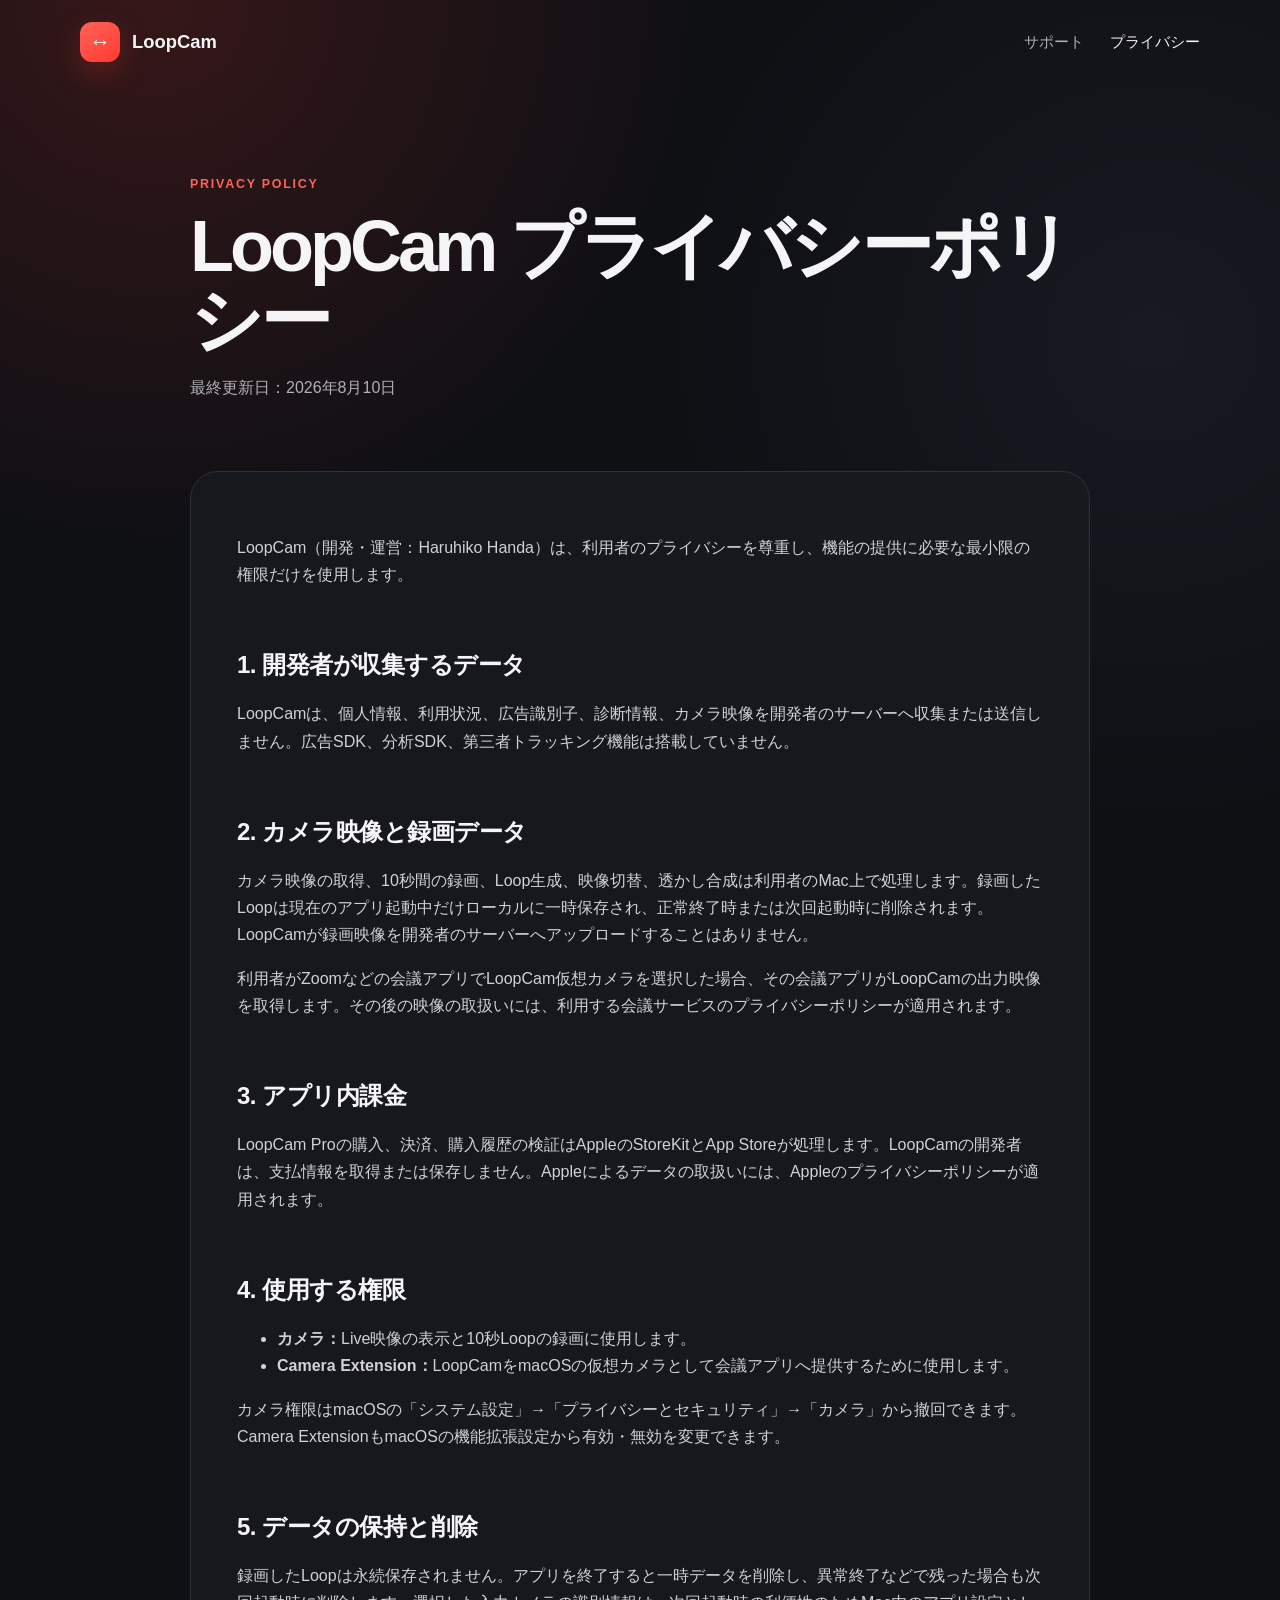
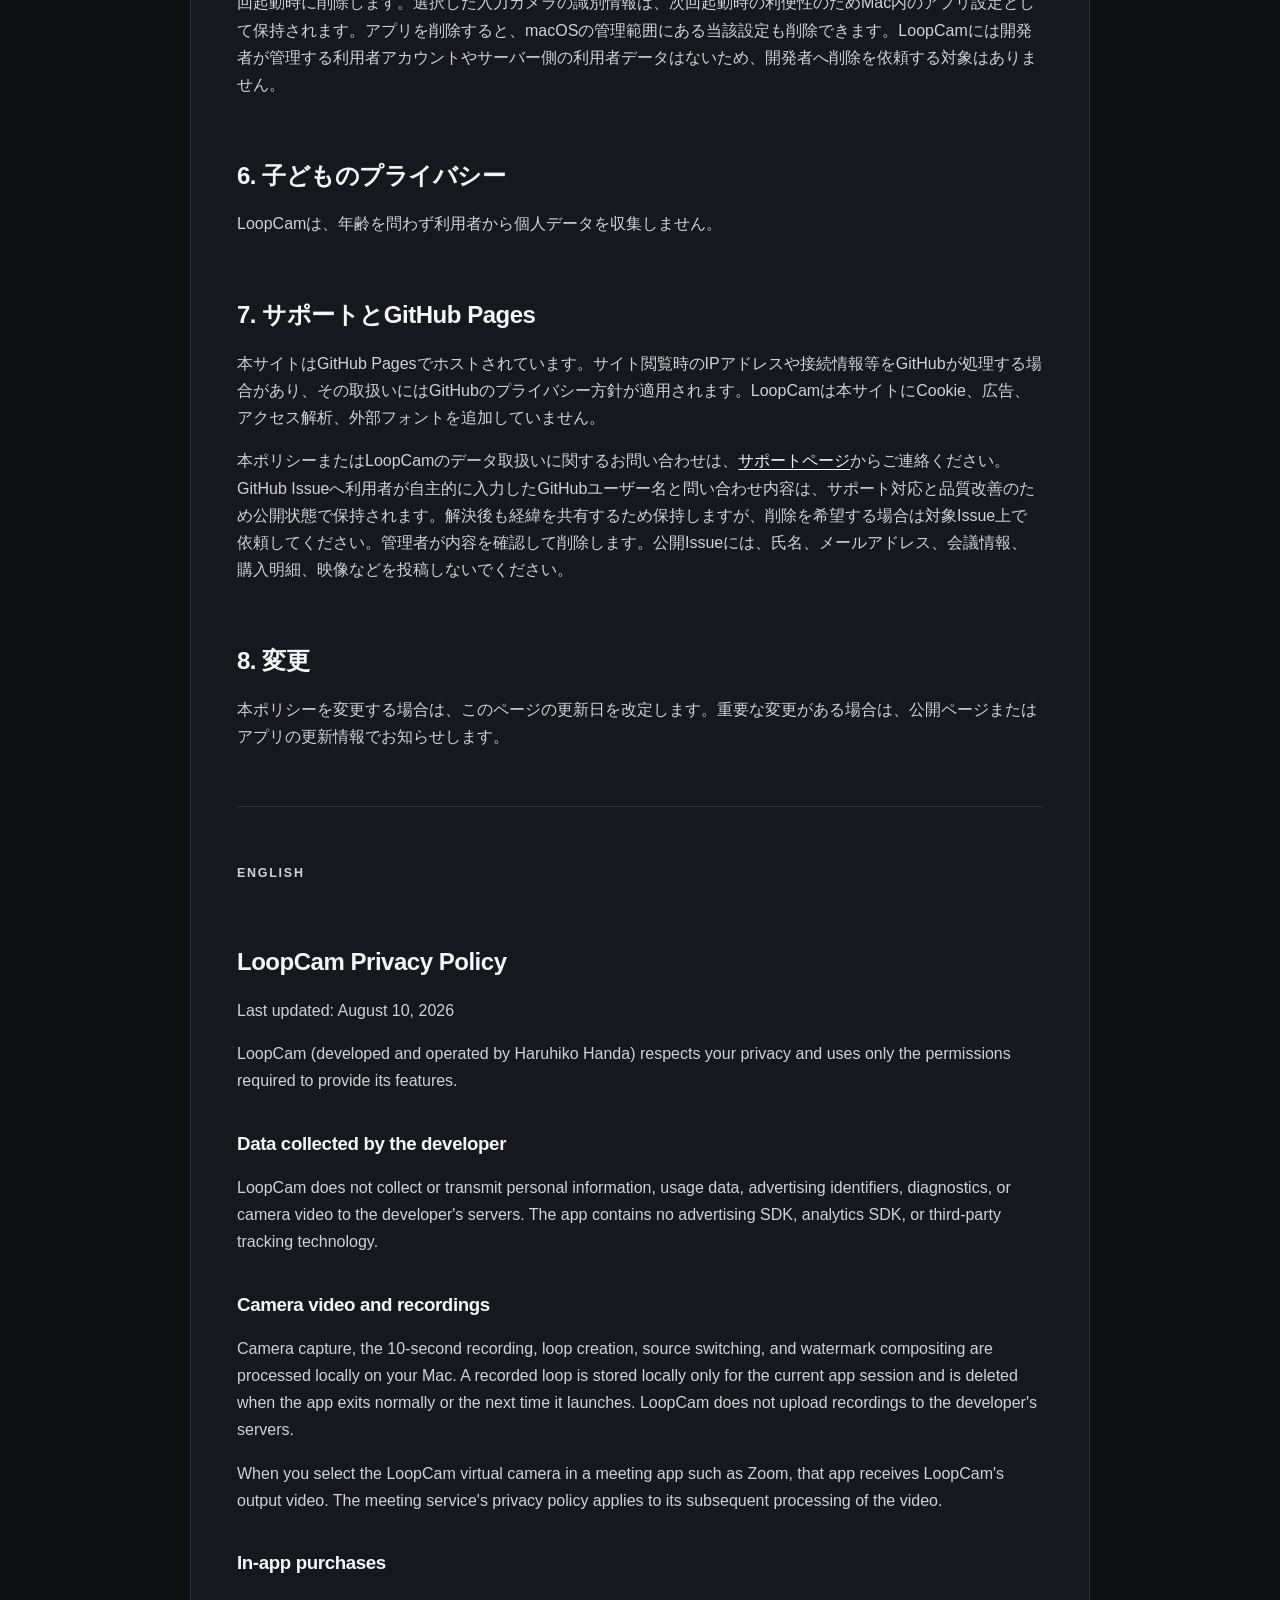
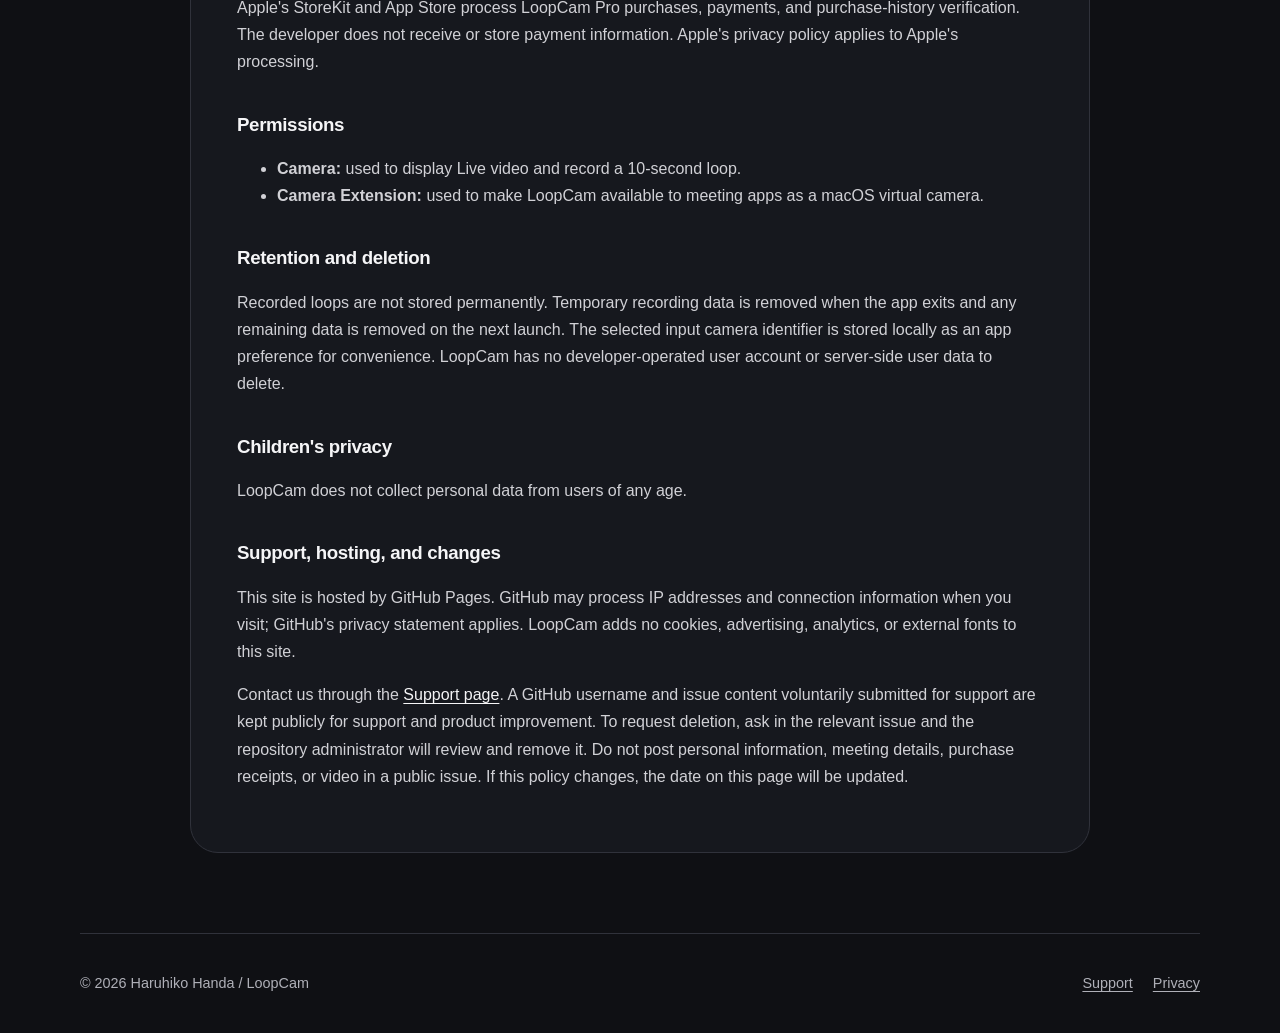
==== privacy/index.html @ af1377a6 "Create LoopCam support and privacy site" ====
<!doctype html>
<html lang="ja">
<head>
  <meta charset="utf-8">
  <meta name="viewport" content="width=device-width, initial-scale=1">
  <meta name="description" content="LoopCamプライバシーポリシー。">
  <meta name="color-scheme" content="light dark">
  <meta http-equiv="Content-Security-Policy" content="default-src 'self'; img-src 'self' data:; style-src 'self'; base-uri 'none'; form-action 'self' https://github.com; frame-ancestors 'none'">
  <title>プライバシーポリシー — LoopCam</title>
  <link rel="stylesheet" href="../assets/styles.css">
</head>
<body>
  <header class="site-header">
    <a class="brand" href="../" aria-label="LoopCam ホーム"><span class="brand-mark" aria-hidden="true">↔</span><span>LoopCam</span></a>
    <nav aria-label="メインナビゲーション"><a href="../support/">サポート</a><a aria-current="page" href="./">プライバシー</a></nav>
  </header>

  <main class="document">
    <div class="document-heading">
      <p class="eyebrow">Privacy Policy</p>
      <h1>LoopCam プライバシーポリシー</h1>
      <p class="updated">最終更新日：2026年8月10日</p>
    </div>

    <article>
      <p>LoopCam（開発・運営：Haruhiko Handa）は、利用者のプライバシーを尊重し、機能の提供に必要な最小限の権限だけを使用します。</p>

      <h2>1. 開発者が収集するデータ</h2>
      <p>LoopCamは、個人情報、利用状況、広告識別子、診断情報、カメラ映像を開発者のサーバーへ収集または送信しません。広告SDK、分析SDK、第三者トラッキング機能は搭載していません。</p>

      <h2>2. カメラ映像と録画データ</h2>
      <p>カメラ映像の取得、10秒間の録画、Loop生成、映像切替、透かし合成は利用者のMac上で処理します。録画したLoopは現在のアプリ起動中だけローカルに一時保存され、正常終了時または次回起動時に削除されます。LoopCamが録画映像を開発者のサーバーへアップロードすることはありません。</p>
      <p>利用者がZoomなどの会議アプリでLoopCam仮想カメラを選択した場合、その会議アプリがLoopCamの出力映像を取得します。その後の映像の取扱いには、利用する会議サービスのプライバシーポリシーが適用されます。</p>

      <h2>3. アプリ内課金</h2>
      <p>LoopCam Proの購入、決済、購入履歴の検証はAppleのStoreKitとApp Storeが処理します。LoopCamの開発者は、支払情報を取得または保存しません。Appleによるデータの取扱いには、Appleのプライバシーポリシーが適用されます。</p>

      <h2>4. 使用する権限</h2>
      <ul>
        <li><strong>カメラ：</strong>Live映像の表示と10秒Loopの録画に使用します。</li>
        <li><strong>Camera Extension：</strong>LoopCamをmacOSの仮想カメラとして会議アプリへ提供するために使用します。</li>
      </ul>
      <p>カメラ権限はmacOSの「システム設定」→「プライバシーとセキュリティ」→「カメラ」から撤回できます。Camera ExtensionもmacOSの機能拡張設定から有効・無効を変更できます。</p>

      <h2>5. データの保持と削除</h2>
      <p>録画したLoopは永続保存されません。アプリを終了すると一時データを削除し、異常終了などで残った場合も次回起動時に削除します。選択した入力カメラの識別情報は、次回起動時の利便性のためMac内のアプリ設定として保持されます。アプリを削除すると、macOSの管理範囲にある当該設定も削除できます。LoopCamには開発者が管理する利用者アカウントやサーバー側の利用者データはないため、開発者へ削除を依頼する対象はありません。</p>

      <h2>6. 子どものプライバシー</h2>
      <p>LoopCamは、年齢を問わず利用者から個人データを収集しません。</p>

      <h2>7. サポートとGitHub Pages</h2>
      <p>本サイトはGitHub Pagesでホストされています。サイト閲覧時のIPアドレスや接続情報等をGitHubが処理する場合があり、その取扱いにはGitHubのプライバシー方針が適用されます。LoopCamは本サイトにCookie、広告、アクセス解析、外部フォントを追加していません。</p>
      <p>本ポリシーまたはLoopCamのデータ取扱いに関するお問い合わせは、<a href="../support/">サポートページ</a>からご連絡ください。GitHub Issueへ利用者が自主的に入力したGitHubユーザー名と問い合わせ内容は、サポート対応と品質改善のため公開状態で保持されます。解決後も経緯を共有するため保持しますが、削除を希望する場合は対象Issue上で依頼してください。管理者が内容を確認して削除します。公開Issueには、氏名、メールアドレス、会議情報、購入明細、映像などを投稿しないでください。</p>

      <h2>8. 変更</h2>
      <p>本ポリシーを変更する場合は、このページの更新日を改定します。重要な変更がある場合は、公開ページまたはアプリの更新情報でお知らせします。</p>

      <hr>

      <section lang="en" aria-labelledby="privacy-en">
        <p class="eyebrow">English</p>
        <h2 id="privacy-en">LoopCam Privacy Policy</h2>
        <p class="updated">Last updated: August 10, 2026</p>
        <p>LoopCam (developed and operated by Haruhiko Handa) respects your privacy and uses only the permissions required to provide its features.</p>

        <h3>Data collected by the developer</h3>
        <p>LoopCam does not collect or transmit personal information, usage data, advertising identifiers, diagnostics, or camera video to the developer's servers. The app contains no advertising SDK, analytics SDK, or third-party tracking technology.</p>

        <h3>Camera video and recordings</h3>
        <p>Camera capture, the 10-second recording, loop creation, source switching, and watermark compositing are processed locally on your Mac. A recorded loop is stored locally only for the current app session and is deleted when the app exits normally or the next time it launches. LoopCam does not upload recordings to the developer's servers.</p>
        <p>When you select the LoopCam virtual camera in a meeting app such as Zoom, that app receives LoopCam's output video. The meeting service's privacy policy applies to its subsequent processing of the video.</p>

        <h3>In-app purchases</h3>
        <p>Apple's StoreKit and App Store process LoopCam Pro purchases, payments, and purchase-history verification. The developer does not receive or store payment information. Apple's privacy policy applies to Apple's processing.</p>

        <h3>Permissions</h3>
        <ul>
          <li><strong>Camera:</strong> used to display Live video and record a 10-second loop.</li>
          <li><strong>Camera Extension:</strong> used to make LoopCam available to meeting apps as a macOS virtual camera.</li>
        </ul>

        <h3>Retention and deletion</h3>
        <p>Recorded loops are not stored permanently. Temporary recording data is removed when the app exits and any remaining data is removed on the next launch. The selected input camera identifier is stored locally as an app preference for convenience. LoopCam has no developer-operated user account or server-side user data to delete.</p>

        <h3>Children's privacy</h3>
        <p>LoopCam does not collect personal data from users of any age.</p>

        <h3>Support, hosting, and changes</h3>
        <p>This site is hosted by GitHub Pages. GitHub may process IP addresses and connection information when you visit; GitHub's privacy statement applies. LoopCam adds no cookies, advertising, analytics, or external fonts to this site.</p>
        <p>Contact us through the <a href="../support/">Support page</a>. A GitHub username and issue content voluntarily submitted for support are kept publicly for support and product improvement. To request deletion, ask in the relevant issue and the repository administrator will review and remove it. Do not post personal information, meeting details, purchase receipts, or video in a public issue. If this policy changes, the date on this page will be updated.</p>
      </section>
    </article>
  </main>

  <footer><p>© 2026 Haruhiko Handa / LoopCam</p><div><a href="../support/">Support</a><a href="./">Privacy</a></div></footer>
</body>
</html>
---- assets/styles.css ----
:root {
  --background: #0f1014;
  --surface: #181a20;
  --surface-2: #22242c;
  --text: #f5f5f7;
  --muted: #afb0b8;
  --line: #30323b;
  --accent: #ff3b30;
  --accent-bright: #ff6259;
  --max: 1120px;
  font-family: -apple-system, BlinkMacSystemFont, "SF Pro Text", "Helvetica Neue", sans-serif;
  color-scheme: dark;
}

* { box-sizing: border-box; }

html { scroll-behavior: smooth; }

body {
  margin: 0;
  min-height: 100vh;
  color: var(--text);
  background:
    radial-gradient(circle at 12% 0%, rgba(255, 59, 48, .16), transparent 34rem),
    radial-gradient(circle at 90% 8%, rgba(80, 92, 130, .13), transparent 30rem),
    var(--background);
  line-height: 1.7;
}

a { color: var(--text); text-underline-offset: .2em; }
a:hover { color: var(--accent-bright); }

.site-header,
footer {
  width: min(calc(100% - 40px), var(--max));
  margin-inline: auto;
  display: flex;
  align-items: center;
  justify-content: space-between;
}

.site-header { min-height: 84px; }

.brand {
  display: inline-flex;
  align-items: center;
  gap: 12px;
  font-size: 1.15rem;
  font-weight: 750;
  text-decoration: none;
}

.brand-mark {
  display: grid;
  place-items: center;
  width: 40px;
  height: 40px;
  border-radius: 12px;
  background: linear-gradient(145deg, var(--accent-bright), var(--accent));
  box-shadow: 0 10px 30px rgba(255, 59, 48, .25);
  font-size: 1.35rem;
}

nav { display: flex; gap: 26px; }
nav a { color: var(--muted); text-decoration: none; font-size: .94rem; }
nav a[aria-current="page"], nav a:hover { color: var(--text); }

main { width: min(calc(100% - 40px), var(--max)); margin-inline: auto; }

.hero { padding: 110px 0 90px; max-width: 880px; }
.eyebrow { margin: 0 0 14px; color: var(--accent-bright); font-size: .78rem; font-weight: 750; letter-spacing: .14em; text-transform: uppercase; }
h1 { margin: 0; font-size: clamp(2.6rem, 7vw, 5.8rem); line-height: 1.03; letter-spacing: -.055em; }
.lead { max-width: 760px; margin: 30px 0 0; color: var(--muted); font-size: clamp(1.05rem, 2.2vw, 1.3rem); }
.actions { display: flex; flex-wrap: wrap; gap: 12px; margin-top: 36px; }

.button {
  display: inline-flex;
  align-items: center;
  justify-content: center;
  min-height: 48px;
  padding: 0 22px;
  border-radius: 13px;
  font-weight: 700;
  text-decoration: none;
}
.button.primary { background: var(--accent); color: white; box-shadow: 0 12px 34px rgba(255, 59, 48, .2); }
.button.primary:hover { background: var(--accent-bright); color: white; }
.button.secondary { background: var(--surface-2); border: 1px solid var(--line); }

.grid { display: grid; grid-template-columns: repeat(3, 1fr); gap: 18px; }
.card, .notice, .support-meta, details, .warning {
  border: 1px solid var(--line);
  background: linear-gradient(145deg, rgba(34, 36, 44, .92), rgba(24, 26, 32, .92));
  border-radius: 22px;
}
.card { padding: 28px; }
.card-icon { display: grid; place-items: center; width: 42px; height: 42px; margin-bottom: 24px; border-radius: 13px; background: rgba(255, 59, 48, .14); color: var(--accent-bright); font-weight: 800; }
h2, h3 { letter-spacing: -.02em; line-height: 1.25; }
.card h2 { margin: 0; font-size: 1.25rem; }
.card p { color: var(--muted); margin: 12px 0 0; }

.notice { display: grid; grid-template-columns: minmax(240px, .8fr) 1.2fr; gap: 40px; margin: 70px 0 100px; padding: 40px; }
.notice h2 { margin: 0; font-size: 1.75rem; }
.notice > p { color: var(--muted); margin: 0; }

.document { max-width: 900px; }
.document-heading { padding: 90px 0 54px; }
.document-heading h1 { font-size: clamp(2.4rem, 6vw, 4.5rem); }
.updated { color: var(--muted); }
.document article { padding: 46px; margin-bottom: 80px; border: 1px solid var(--line); border-radius: 28px; background: rgba(24, 26, 32, .86); }
.document article > p, .document article li, .document article section > p { color: #d1d1d6; }
.document article h2 { margin-top: 2.6em; }
.document article h2:first-child { margin-top: 0; }
.document article h3 { margin-top: 2em; }
.document hr { margin: 56px 0; border: 0; border-top: 1px solid var(--line); }

.support-meta { display: grid; grid-template-columns: repeat(3, 1fr); overflow: hidden; margin-bottom: 40px; }
.support-meta div { display: flex; flex-direction: column; padding: 22px; border-right: 1px solid var(--line); }
.support-meta div:last-child { border: 0; }
.support-meta span { color: var(--muted); }

details { margin: 12px 0; padding: 0 20px; }
summary { cursor: pointer; padding: 18px 0; font-weight: 700; }
details p { margin-top: 0; color: var(--muted); }
.warning { margin: 24px 0; padding: 20px 22px; border-color: rgba(255, 98, 89, .35); }
.warning strong { color: var(--accent-bright); }
.warning p { margin-bottom: 0; color: var(--muted); }
kbd { padding: .15em .42em; border: 1px solid #4a4c55; border-bottom-width: 2px; border-radius: 5px; background: #292b33; font-family: inherit; font-size: .85em; }

footer { min-height: 100px; border-top: 1px solid var(--line); color: var(--muted); font-size: .9rem; }
footer div { display: flex; gap: 20px; }
footer a { color: var(--muted); }

@media (max-width: 760px) {
  .site-header { min-height: 72px; }
  nav { gap: 15px; }
  .hero { padding: 70px 0 60px; }
  .grid, .notice { grid-template-columns: 1fr; }
  .notice { gap: 20px; margin: 44px 0 70px; padding: 28px; }
  .document-heading { padding: 62px 0 36px; }
  .document article { padding: 26px 22px; }
  .support-meta { grid-template-columns: 1fr; }
  .support-meta div { border-right: 0; border-bottom: 1px solid var(--line); }
  .support-meta div:last-child { border-bottom: 0; }
}

@media (prefers-reduced-motion: reduce) {
  html { scroll-behavior: auto; }
}
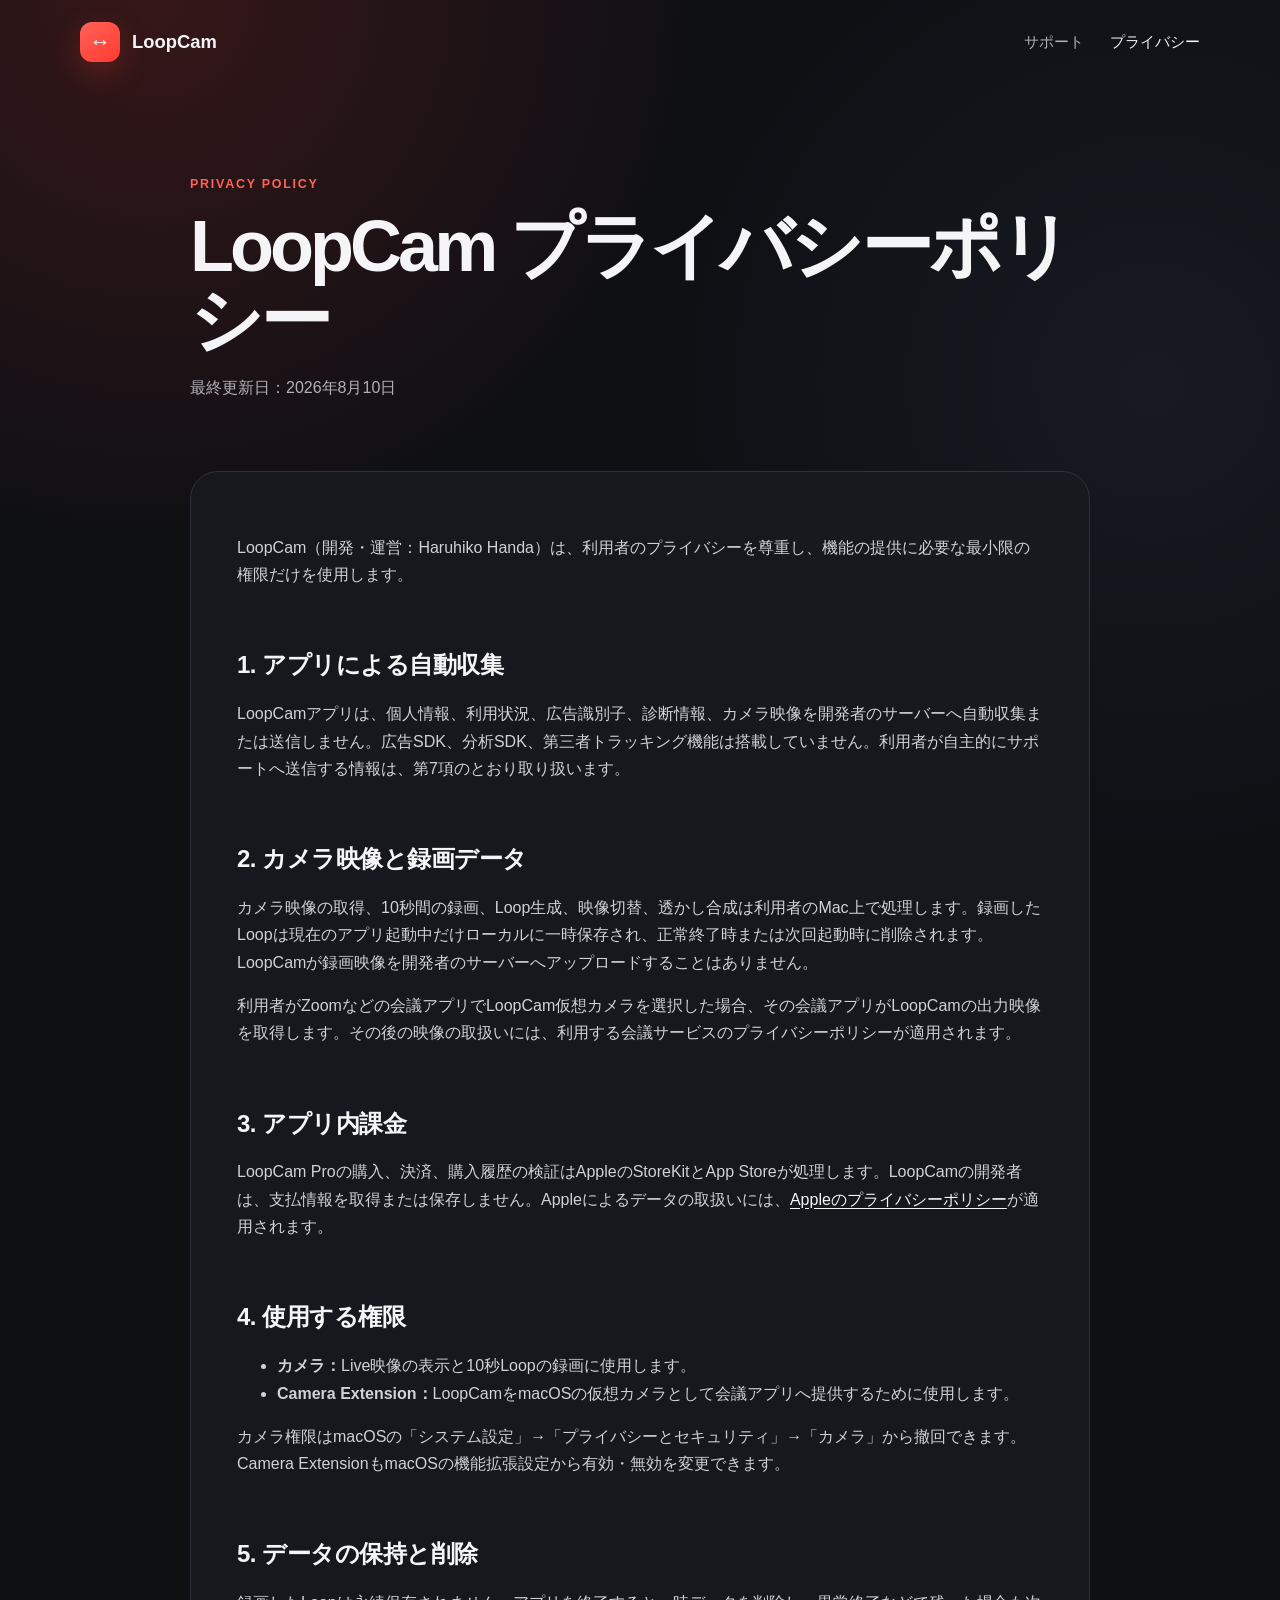
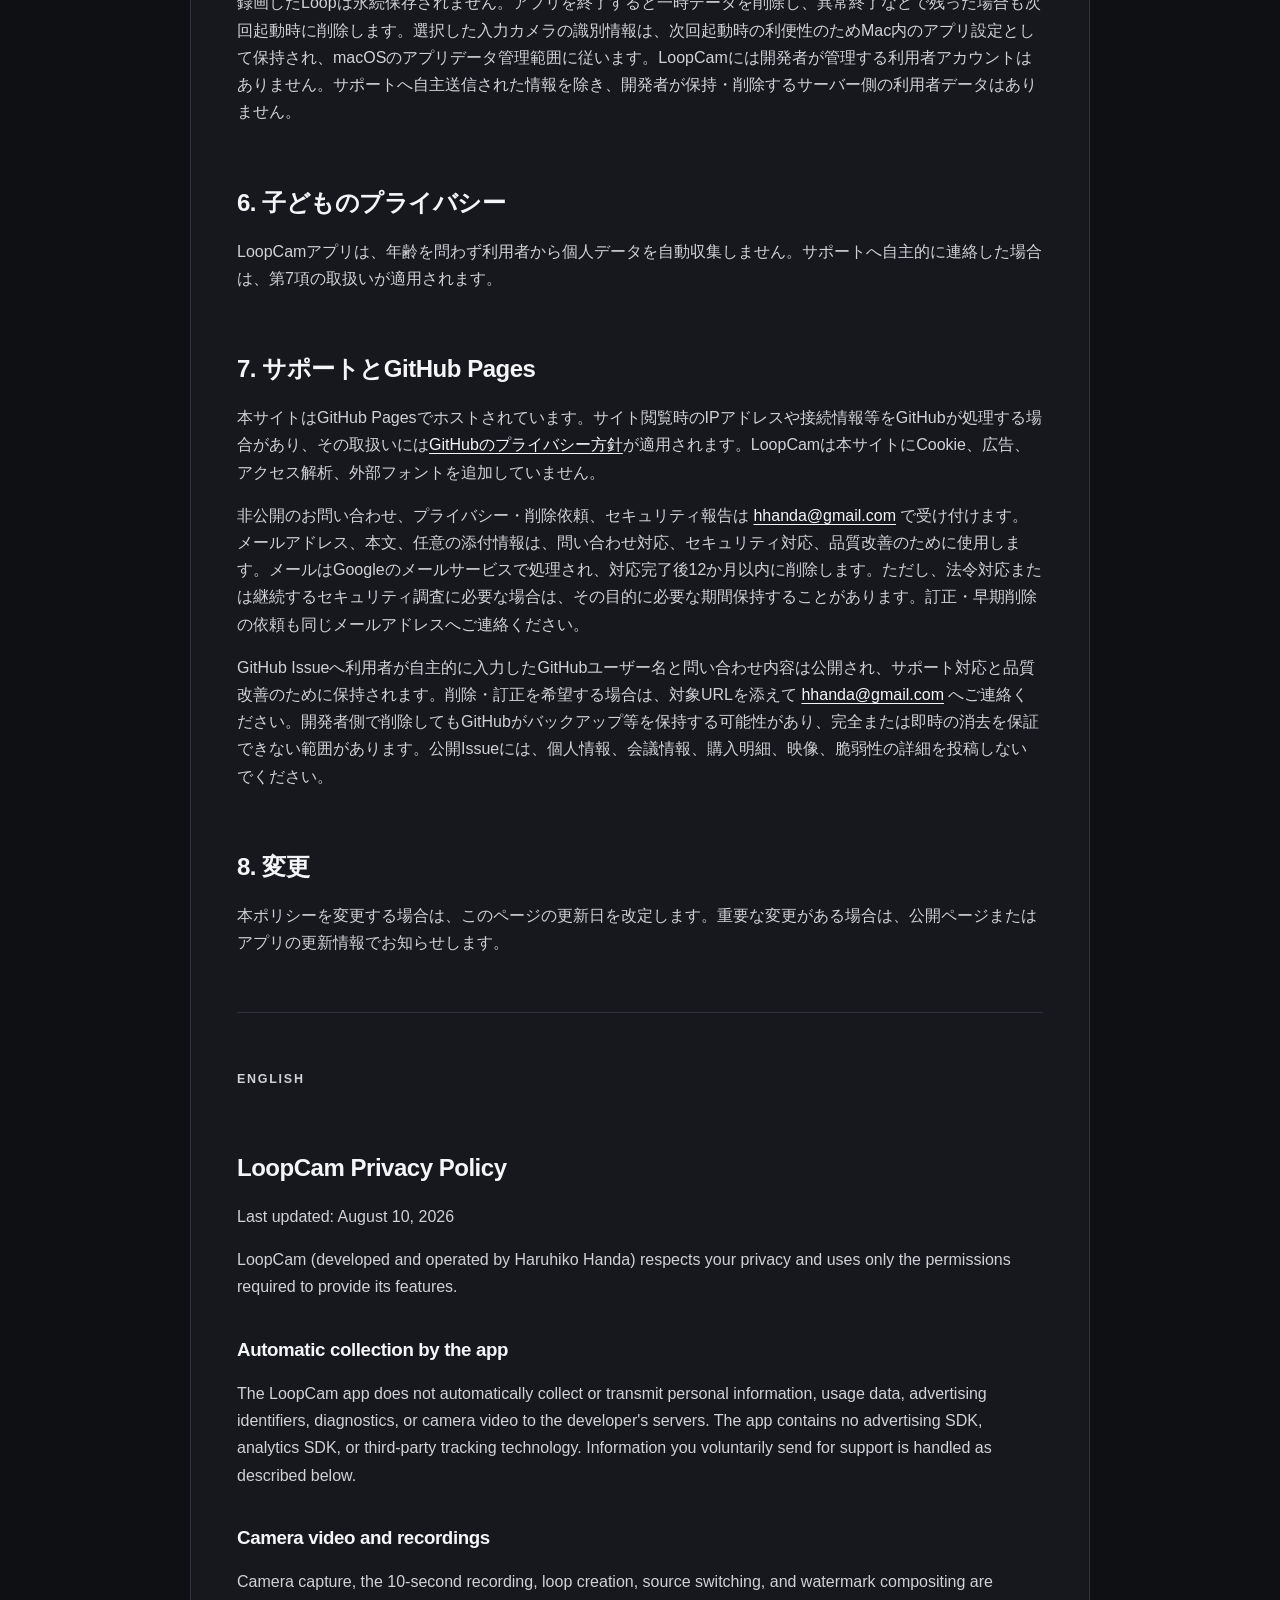
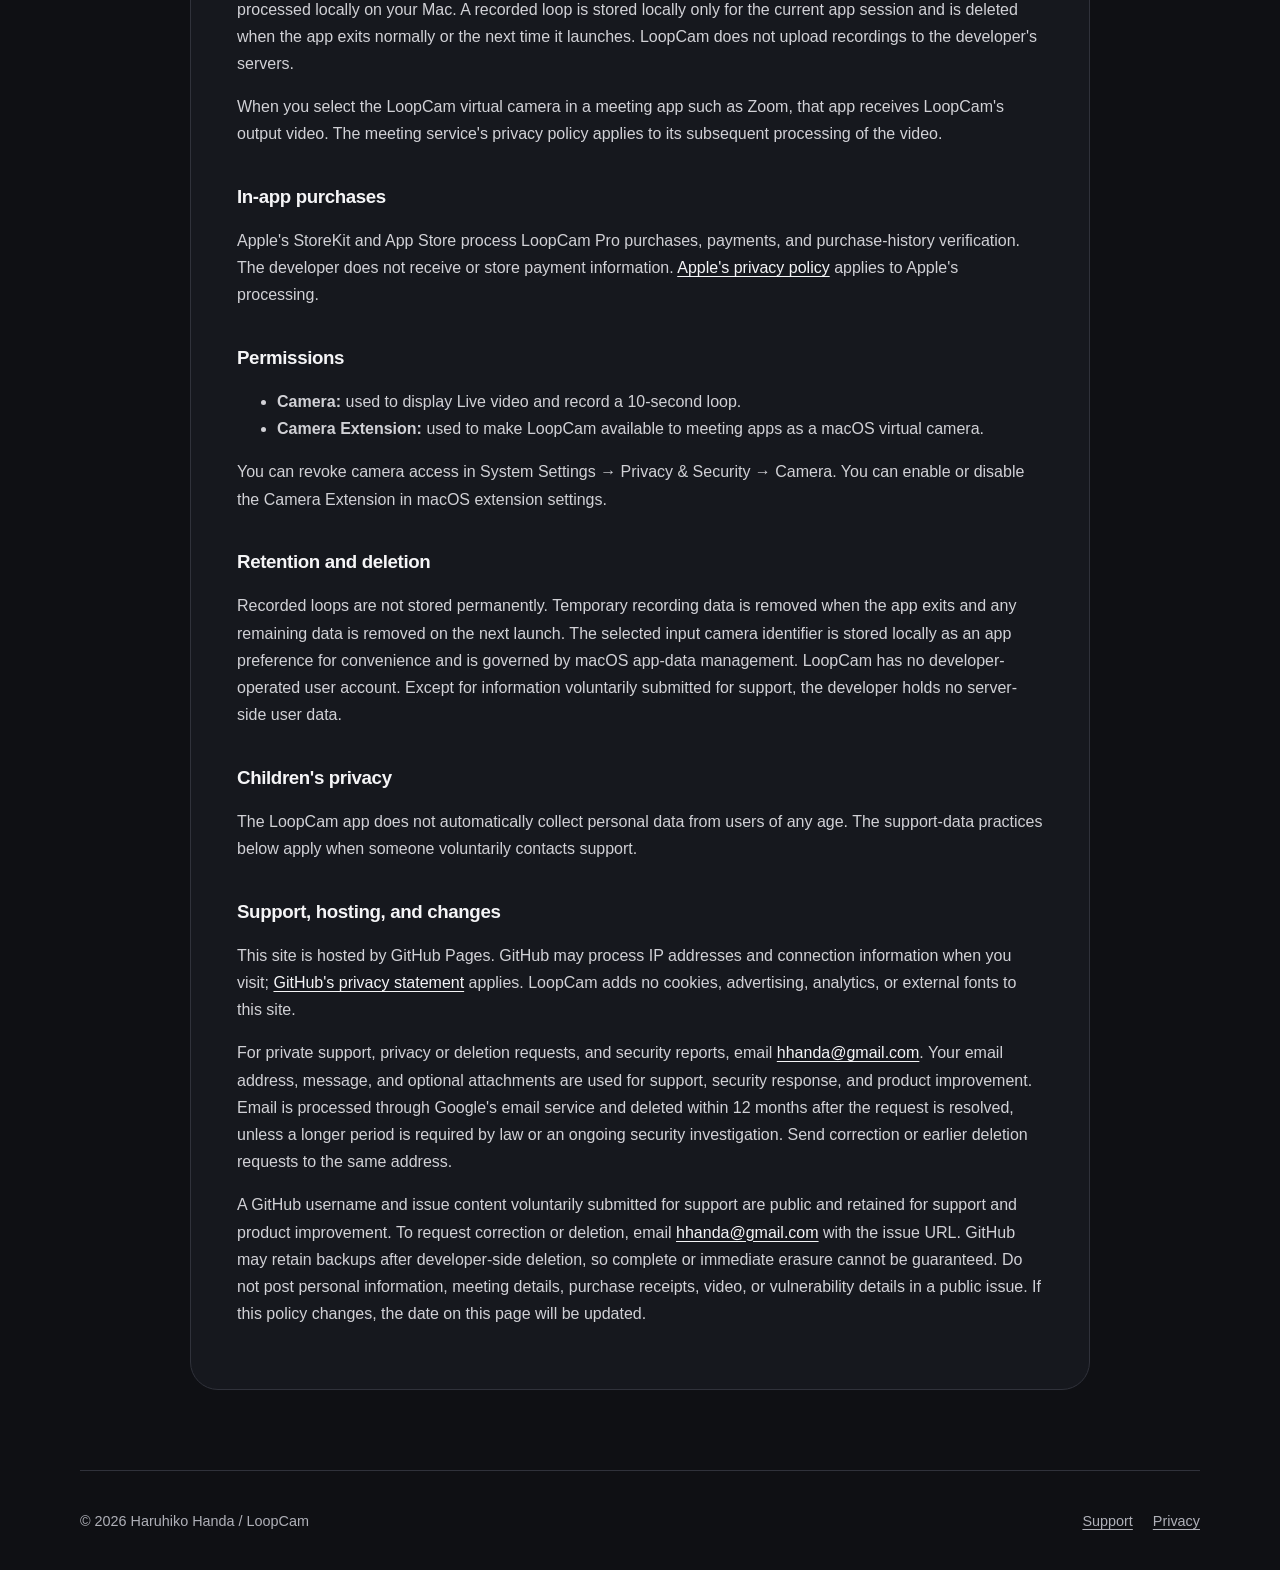
==== commit 5418b013: "Add private support contact and data handling details" ====
--- a/privacy/index.html
+++ b/privacy/index.html
@@ -5,7 +5,7 @@
   <meta name="viewport" content="width=device-width, initial-scale=1">
   <meta name="description" content="LoopCamプライバシーポリシー。">
   <meta name="color-scheme" content="light dark">
-  <meta http-equiv="Content-Security-Policy" content="default-src 'self'; img-src 'self' data:; style-src 'self'; base-uri 'none'; form-action 'self' https://github.com; frame-ancestors 'none'">
+  <meta http-equiv="Content-Security-Policy" content="default-src 'self'; img-src 'self' data:; style-src 'self'; base-uri 'none'; form-action 'self' https://github.com">
   <title>プライバシーポリシー — LoopCam</title>
   <link rel="stylesheet" href="../assets/styles.css">
 </head>
@@ -25,15 +25,15 @@
     <article>
       <p>LoopCam（開発・運営：Haruhiko Handa）は、利用者のプライバシーを尊重し、機能の提供に必要な最小限の権限だけを使用します。</p>
 
-      <h2>1. 開発者が収集するデータ</h2>
-      <p>LoopCamは、個人情報、利用状況、広告識別子、診断情報、カメラ映像を開発者のサーバーへ収集または送信しません。広告SDK、分析SDK、第三者トラッキング機能は搭載していません。</p>
+      <h2>1. アプリによる自動収集</h2>
+      <p>LoopCamアプリは、個人情報、利用状況、広告識別子、診断情報、カメラ映像を開発者のサーバーへ自動収集または送信しません。広告SDK、分析SDK、第三者トラッキング機能は搭載していません。利用者が自主的にサポートへ送信する情報は、第7項のとおり取り扱います。</p>
 
       <h2>2. カメラ映像と録画データ</h2>
       <p>カメラ映像の取得、10秒間の録画、Loop生成、映像切替、透かし合成は利用者のMac上で処理します。録画したLoopは現在のアプリ起動中だけローカルに一時保存され、正常終了時または次回起動時に削除されます。LoopCamが録画映像を開発者のサーバーへアップロードすることはありません。</p>
       <p>利用者がZoomなどの会議アプリでLoopCam仮想カメラを選択した場合、その会議アプリがLoopCamの出力映像を取得します。その後の映像の取扱いには、利用する会議サービスのプライバシーポリシーが適用されます。</p>
 
       <h2>3. アプリ内課金</h2>
-      <p>LoopCam Proの購入、決済、購入履歴の検証はAppleのStoreKitとApp Storeが処理します。LoopCamの開発者は、支払情報を取得または保存しません。Appleによるデータの取扱いには、Appleのプライバシーポリシーが適用されます。</p>
+      <p>LoopCam Proの購入、決済、購入履歴の検証はAppleのStoreKitとApp Storeが処理します。LoopCamの開発者は、支払情報を取得または保存しません。Appleによるデータの取扱いには、<a href="https://www.apple.com/legal/privacy/">Appleのプライバシーポリシー</a>が適用されます。</p>
 
       <h2>4. 使用する権限</h2>
       <ul>
@@ -43,14 +43,15 @@
       <p>カメラ権限はmacOSの「システム設定」→「プライバシーとセキュリティ」→「カメラ」から撤回できます。Camera ExtensionもmacOSの機能拡張設定から有効・無効を変更できます。</p>
 
       <h2>5. データの保持と削除</h2>
-      <p>録画したLoopは永続保存されません。アプリを終了すると一時データを削除し、異常終了などで残った場合も次回起動時に削除します。選択した入力カメラの識別情報は、次回起動時の利便性のためMac内のアプリ設定として保持されます。アプリを削除すると、macOSの管理範囲にある当該設定も削除できます。LoopCamには開発者が管理する利用者アカウントやサーバー側の利用者データはないため、開発者へ削除を依頼する対象はありません。</p>
+      <p>録画したLoopは永続保存されません。アプリを終了すると一時データを削除し、異常終了などで残った場合も次回起動時に削除します。選択した入力カメラの識別情報は、次回起動時の利便性のためMac内のアプリ設定として保持され、macOSのアプリデータ管理範囲に従います。LoopCamには開発者が管理する利用者アカウントはありません。サポートへ自主送信された情報を除き、開発者が保持・削除するサーバー側の利用者データはありません。</p>
 
       <h2>6. 子どものプライバシー</h2>
-      <p>LoopCamは、年齢を問わず利用者から個人データを収集しません。</p>
+      <p>LoopCamアプリは、年齢を問わず利用者から個人データを自動収集しません。サポートへ自主的に連絡した場合は、第7項の取扱いが適用されます。</p>
 
       <h2>7. サポートとGitHub Pages</h2>
-      <p>本サイトはGitHub Pagesでホストされています。サイト閲覧時のIPアドレスや接続情報等をGitHubが処理する場合があり、その取扱いにはGitHubのプライバシー方針が適用されます。LoopCamは本サイトにCookie、広告、アクセス解析、外部フォントを追加していません。</p>
-      <p>本ポリシーまたはLoopCamのデータ取扱いに関するお問い合わせは、<a href="../support/">サポートページ</a>からご連絡ください。GitHub Issueへ利用者が自主的に入力したGitHubユーザー名と問い合わせ内容は、サポート対応と品質改善のため公開状態で保持されます。解決後も経緯を共有するため保持しますが、削除を希望する場合は対象Issue上で依頼してください。管理者が内容を確認して削除します。公開Issueには、氏名、メールアドレス、会議情報、購入明細、映像などを投稿しないでください。</p>
+      <p>本サイトはGitHub Pagesでホストされています。サイト閲覧時のIPアドレスや接続情報等をGitHubが処理する場合があり、その取扱いには<a href="https://docs.github.com/en/site-policy/privacy-policies/github-general-privacy-statement">GitHubのプライバシー方針</a>が適用されます。LoopCamは本サイトにCookie、広告、アクセス解析、外部フォントを追加していません。</p>
+      <p>非公開のお問い合わせ、プライバシー・削除依頼、セキュリティ報告は <a href="mailto:hhanda@gmail.com">hhanda@gmail.com</a> で受け付けます。メールアドレス、本文、任意の添付情報は、問い合わせ対応、セキュリティ対応、品質改善のために使用します。メールはGoogleのメールサービスで処理され、対応完了後12か月以内に削除します。ただし、法令対応または継続するセキュリティ調査に必要な場合は、その目的に必要な期間保持することがあります。訂正・早期削除の依頼も同じメールアドレスへご連絡ください。</p>
+      <p>GitHub Issueへ利用者が自主的に入力したGitHubユーザー名と問い合わせ内容は公開され、サポート対応と品質改善のために保持されます。削除・訂正を希望する場合は、対象URLを添えて <a href="mailto:hhanda@gmail.com">hhanda@gmail.com</a> へご連絡ください。開発者側で削除してもGitHubがバックアップ等を保持する可能性があり、完全または即時の消去を保証できない範囲があります。公開Issueには、個人情報、会議情報、購入明細、映像、脆弱性の詳細を投稿しないでください。</p>
 
       <h2>8. 変更</h2>
       <p>本ポリシーを変更する場合は、このページの更新日を改定します。重要な変更がある場合は、公開ページまたはアプリの更新情報でお知らせします。</p>
@@ -63,31 +64,33 @@
         <p class="updated">Last updated: August 10, 2026</p>
         <p>LoopCam (developed and operated by Haruhiko Handa) respects your privacy and uses only the permissions required to provide its features.</p>
 
-        <h3>Data collected by the developer</h3>
-        <p>LoopCam does not collect or transmit personal information, usage data, advertising identifiers, diagnostics, or camera video to the developer's servers. The app contains no advertising SDK, analytics SDK, or third-party tracking technology.</p>
+        <h3>Automatic collection by the app</h3>
+        <p>The LoopCam app does not automatically collect or transmit personal information, usage data, advertising identifiers, diagnostics, or camera video to the developer's servers. The app contains no advertising SDK, analytics SDK, or third-party tracking technology. Information you voluntarily send for support is handled as described below.</p>
 
         <h3>Camera video and recordings</h3>
         <p>Camera capture, the 10-second recording, loop creation, source switching, and watermark compositing are processed locally on your Mac. A recorded loop is stored locally only for the current app session and is deleted when the app exits normally or the next time it launches. LoopCam does not upload recordings to the developer's servers.</p>
         <p>When you select the LoopCam virtual camera in a meeting app such as Zoom, that app receives LoopCam's output video. The meeting service's privacy policy applies to its subsequent processing of the video.</p>
 
         <h3>In-app purchases</h3>
-        <p>Apple's StoreKit and App Store process LoopCam Pro purchases, payments, and purchase-history verification. The developer does not receive or store payment information. Apple's privacy policy applies to Apple's processing.</p>
+        <p>Apple's StoreKit and App Store process LoopCam Pro purchases, payments, and purchase-history verification. The developer does not receive or store payment information. <a href="https://www.apple.com/legal/privacy/">Apple's privacy policy</a> applies to Apple's processing.</p>
 
         <h3>Permissions</h3>
         <ul>
           <li><strong>Camera:</strong> used to display Live video and record a 10-second loop.</li>
           <li><strong>Camera Extension:</strong> used to make LoopCam available to meeting apps as a macOS virtual camera.</li>
         </ul>
+        <p>You can revoke camera access in System Settings → Privacy &amp; Security → Camera. You can enable or disable the Camera Extension in macOS extension settings.</p>
 
         <h3>Retention and deletion</h3>
-        <p>Recorded loops are not stored permanently. Temporary recording data is removed when the app exits and any remaining data is removed on the next launch. The selected input camera identifier is stored locally as an app preference for convenience. LoopCam has no developer-operated user account or server-side user data to delete.</p>
+        <p>Recorded loops are not stored permanently. Temporary recording data is removed when the app exits and any remaining data is removed on the next launch. The selected input camera identifier is stored locally as an app preference for convenience and is governed by macOS app-data management. LoopCam has no developer-operated user account. Except for information voluntarily submitted for support, the developer holds no server-side user data.</p>
 
         <h3>Children's privacy</h3>
-        <p>LoopCam does not collect personal data from users of any age.</p>
+        <p>The LoopCam app does not automatically collect personal data from users of any age. The support-data practices below apply when someone voluntarily contacts support.</p>
 
         <h3>Support, hosting, and changes</h3>
-        <p>This site is hosted by GitHub Pages. GitHub may process IP addresses and connection information when you visit; GitHub's privacy statement applies. LoopCam adds no cookies, advertising, analytics, or external fonts to this site.</p>
-        <p>Contact us through the <a href="../support/">Support page</a>. A GitHub username and issue content voluntarily submitted for support are kept publicly for support and product improvement. To request deletion, ask in the relevant issue and the repository administrator will review and remove it. Do not post personal information, meeting details, purchase receipts, or video in a public issue. If this policy changes, the date on this page will be updated.</p>
+        <p>This site is hosted by GitHub Pages. GitHub may process IP addresses and connection information when you visit; <a href="https://docs.github.com/en/site-policy/privacy-policies/github-general-privacy-statement">GitHub's privacy statement</a> applies. LoopCam adds no cookies, advertising, analytics, or external fonts to this site.</p>
+        <p>For private support, privacy or deletion requests, and security reports, email <a href="mailto:hhanda@gmail.com">hhanda@gmail.com</a>. Your email address, message, and optional attachments are used for support, security response, and product improvement. Email is processed through Google's email service and deleted within 12 months after the request is resolved, unless a longer period is required by law or an ongoing security investigation. Send correction or earlier deletion requests to the same address.</p>
+        <p>A GitHub username and issue content voluntarily submitted for support are public and retained for support and product improvement. To request correction or deletion, email <a href="mailto:hhanda@gmail.com">hhanda@gmail.com</a> with the issue URL. GitHub may retain backups after developer-side deletion, so complete or immediate erasure cannot be guaranteed. Do not post personal information, meeting details, purchase receipts, video, or vulnerability details in a public issue. If this policy changes, the date on this page will be updated.</p>
       </section>
     </article>
   </main>
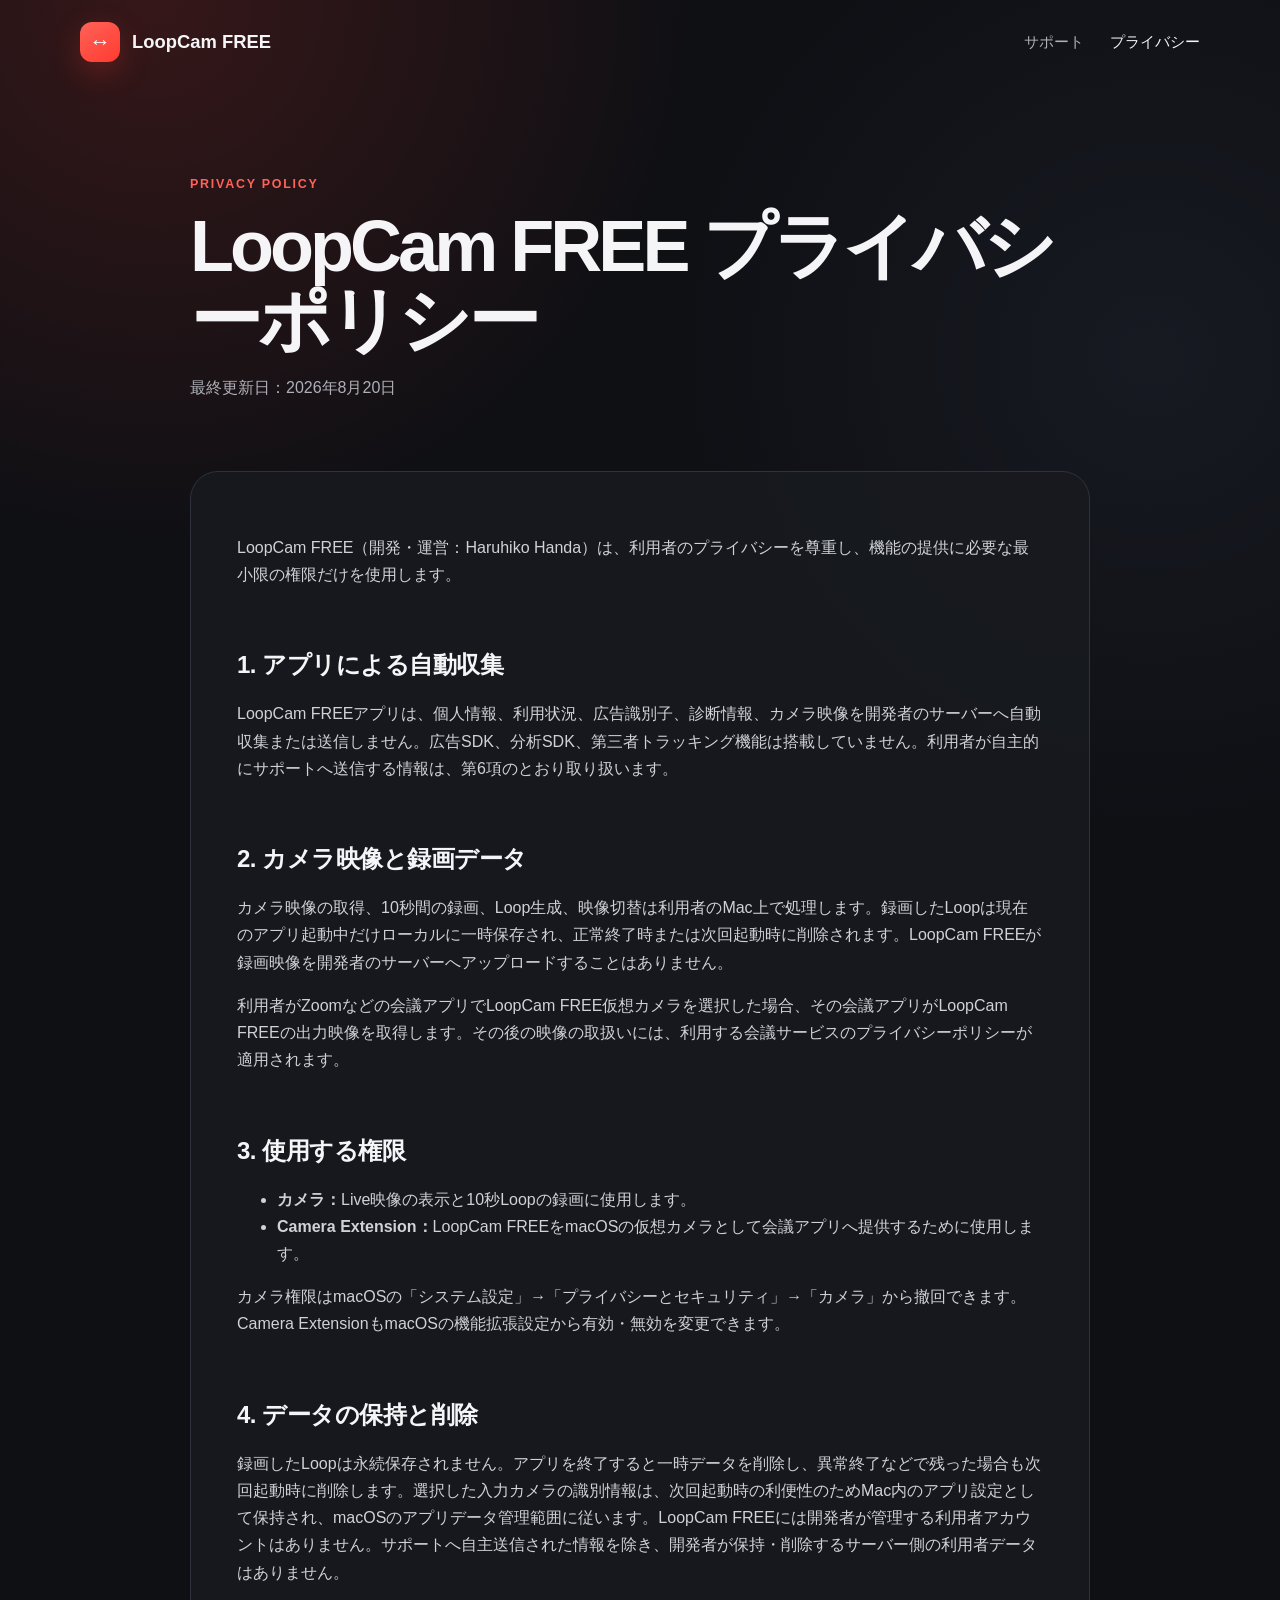
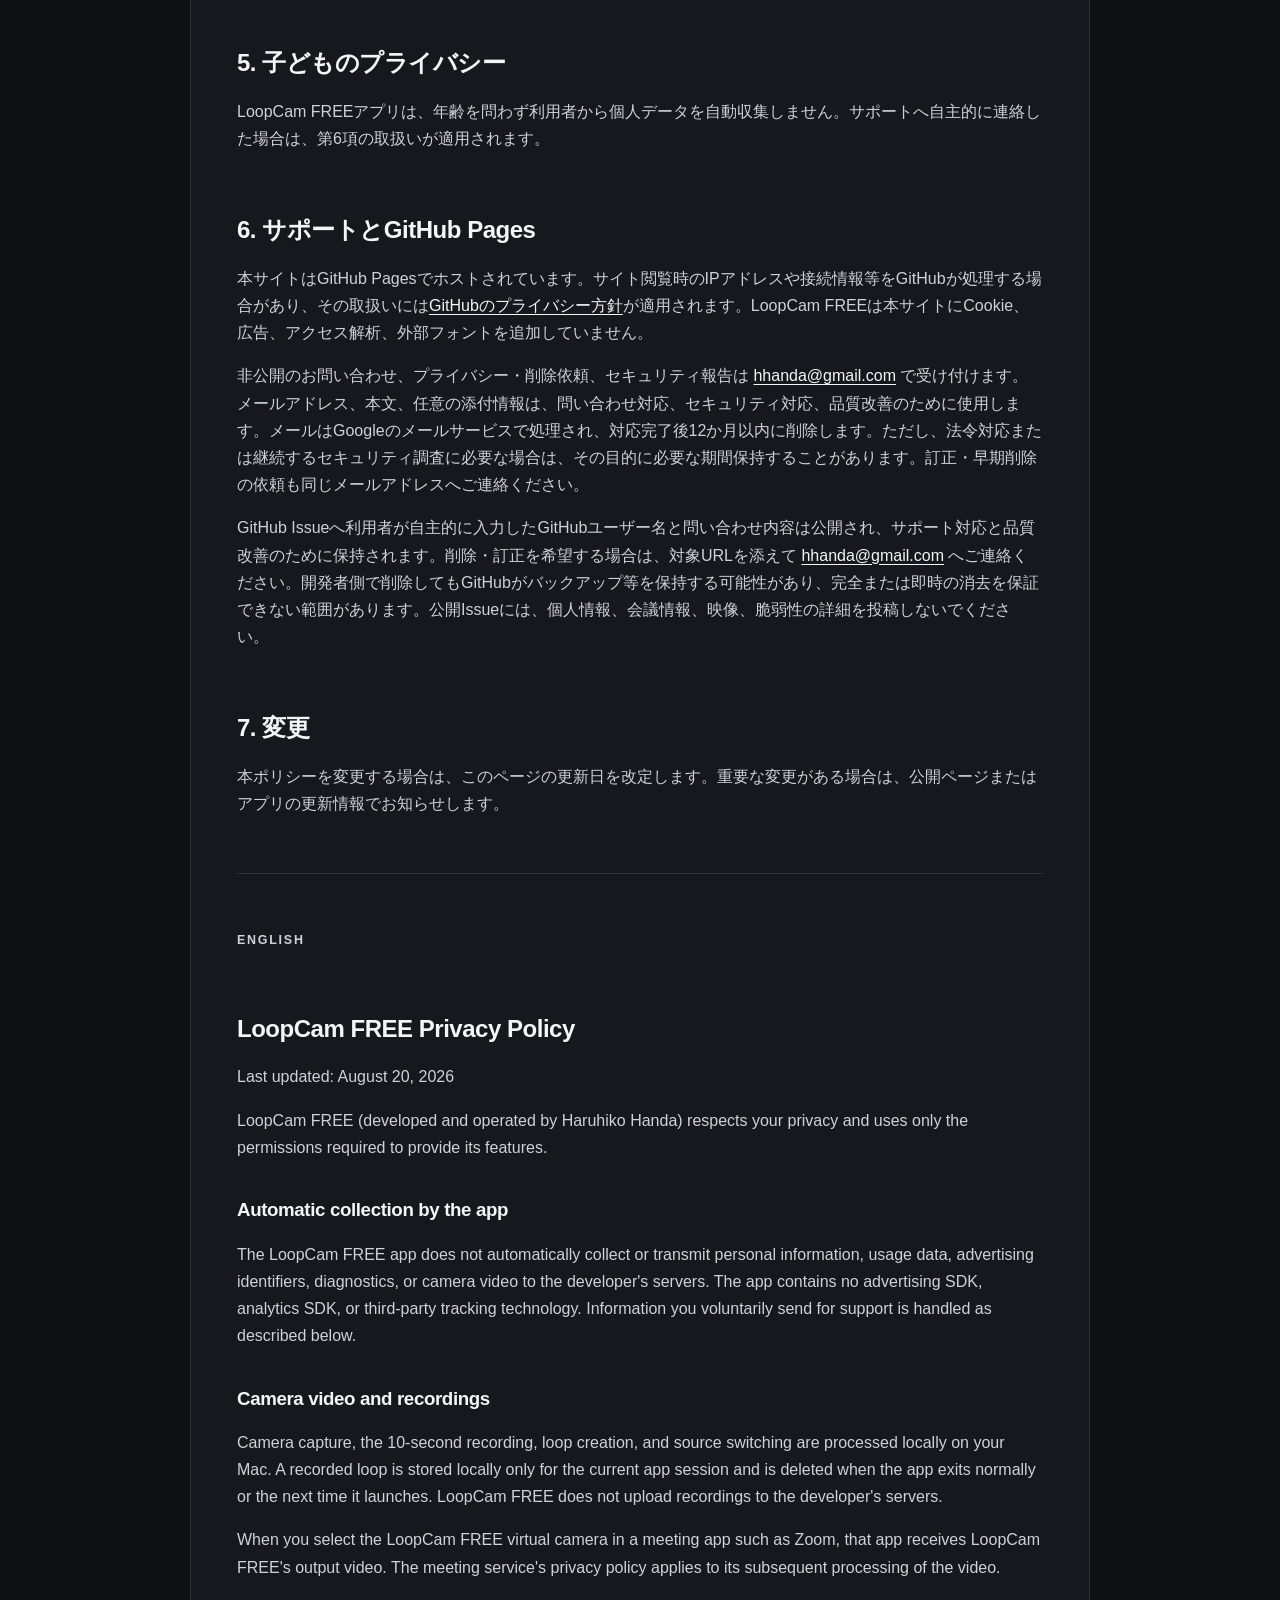
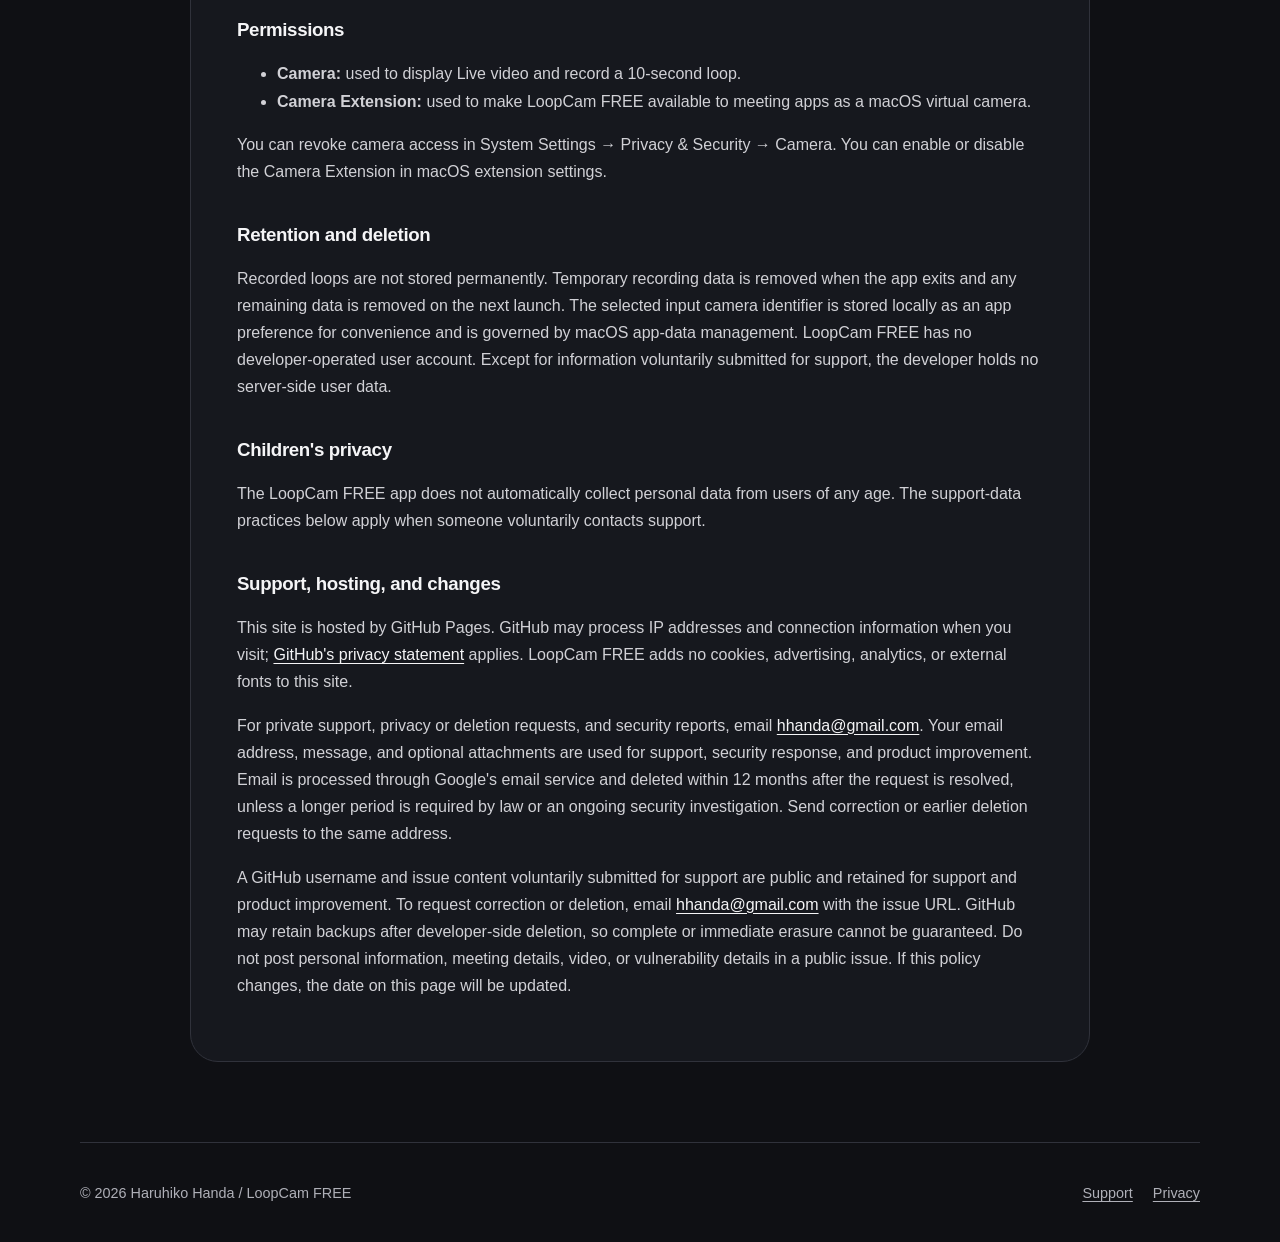
==== commit 01b904e5: "Update support site for LoopCam FREE" ====
--- a/privacy/index.html
+++ b/privacy/index.html
@@ -3,98 +3,92 @@
 <head>
   <meta charset="utf-8">
   <meta name="viewport" content="width=device-width, initial-scale=1">
-  <meta name="description" content="LoopCamプライバシーポリシー。">
+  <meta name="description" content="LoopCam FREEプライバシーポリシー。">
   <meta name="color-scheme" content="light dark">
   <meta http-equiv="Content-Security-Policy" content="default-src 'self'; img-src 'self' data:; style-src 'self'; base-uri 'none'; form-action 'self' https://github.com">
-  <title>プライバシーポリシー — LoopCam</title>
+  <title>プライバシーポリシー — LoopCam FREE</title>
   <link rel="stylesheet" href="../assets/styles.css">
 </head>
 <body>
   <header class="site-header">
-    <a class="brand" href="../" aria-label="LoopCam ホーム"><span class="brand-mark" aria-hidden="true">↔</span><span>LoopCam</span></a>
+    <a class="brand" href="../" aria-label="LoopCam FREE ホーム"><span class="brand-mark" aria-hidden="true">↔</span><span>LoopCam FREE</span></a>
     <nav aria-label="メインナビゲーション"><a href="../support/">サポート</a><a aria-current="page" href="./">プライバシー</a></nav>
   </header>
 
   <main class="document">
     <div class="document-heading">
       <p class="eyebrow">Privacy Policy</p>
-      <h1>LoopCam プライバシーポリシー</h1>
-      <p class="updated">最終更新日：2026年8月10日</p>
+      <h1>LoopCam FREE プライバシーポリシー</h1>
+      <p class="updated">最終更新日：2026年8月20日</p>
     </div>
 
     <article>
-      <p>LoopCam（開発・運営：Haruhiko Handa）は、利用者のプライバシーを尊重し、機能の提供に必要な最小限の権限だけを使用します。</p>
+      <p>LoopCam FREE（開発・運営：Haruhiko Handa）は、利用者のプライバシーを尊重し、機能の提供に必要な最小限の権限だけを使用します。</p>
 
       <h2>1. アプリによる自動収集</h2>
-      <p>LoopCamアプリは、個人情報、利用状況、広告識別子、診断情報、カメラ映像を開発者のサーバーへ自動収集または送信しません。広告SDK、分析SDK、第三者トラッキング機能は搭載していません。利用者が自主的にサポートへ送信する情報は、第7項のとおり取り扱います。</p>
+      <p>LoopCam FREEアプリは、個人情報、利用状況、広告識別子、診断情報、カメラ映像を開発者のサーバーへ自動収集または送信しません。広告SDK、分析SDK、第三者トラッキング機能は搭載していません。利用者が自主的にサポートへ送信する情報は、第6項のとおり取り扱います。</p>
 
       <h2>2. カメラ映像と録画データ</h2>
-      <p>カメラ映像の取得、10秒間の録画、Loop生成、映像切替、透かし合成は利用者のMac上で処理します。録画したLoopは現在のアプリ起動中だけローカルに一時保存され、正常終了時または次回起動時に削除されます。LoopCamが録画映像を開発者のサーバーへアップロードすることはありません。</p>
-      <p>利用者がZoomなどの会議アプリでLoopCam仮想カメラを選択した場合、その会議アプリがLoopCamの出力映像を取得します。その後の映像の取扱いには、利用する会議サービスのプライバシーポリシーが適用されます。</p>
+      <p>カメラ映像の取得、10秒間の録画、Loop生成、映像切替は利用者のMac上で処理します。録画したLoopは現在のアプリ起動中だけローカルに一時保存され、正常終了時または次回起動時に削除されます。LoopCam FREEが録画映像を開発者のサーバーへアップロードすることはありません。</p>
+      <p>利用者がZoomなどの会議アプリでLoopCam FREE仮想カメラを選択した場合、その会議アプリがLoopCam FREEの出力映像を取得します。その後の映像の取扱いには、利用する会議サービスのプライバシーポリシーが適用されます。</p>
 
-      <h2>3. アプリ内課金</h2>
-      <p>LoopCam Proの購入、決済、購入履歴の検証はAppleのStoreKitとApp Storeが処理します。LoopCamの開発者は、支払情報を取得または保存しません。Appleによるデータの取扱いには、<a href="https://www.apple.com/legal/privacy/">Appleのプライバシーポリシー</a>が適用されます。</p>
-
-      <h2>4. 使用する権限</h2>
+      <h2>3. 使用する権限</h2>
       <ul>
         <li><strong>カメラ：</strong>Live映像の表示と10秒Loopの録画に使用します。</li>
-        <li><strong>Camera Extension：</strong>LoopCamをmacOSの仮想カメラとして会議アプリへ提供するために使用します。</li>
+        <li><strong>Camera Extension：</strong>LoopCam FREEをmacOSの仮想カメラとして会議アプリへ提供するために使用します。</li>
       </ul>
       <p>カメラ権限はmacOSの「システム設定」→「プライバシーとセキュリティ」→「カメラ」から撤回できます。Camera ExtensionもmacOSの機能拡張設定から有効・無効を変更できます。</p>
 
-      <h2>5. データの保持と削除</h2>
-      <p>録画したLoopは永続保存されません。アプリを終了すると一時データを削除し、異常終了などで残った場合も次回起動時に削除します。選択した入力カメラの識別情報は、次回起動時の利便性のためMac内のアプリ設定として保持され、macOSのアプリデータ管理範囲に従います。LoopCamには開発者が管理する利用者アカウントはありません。サポートへ自主送信された情報を除き、開発者が保持・削除するサーバー側の利用者データはありません。</p>
+      <h2>4. データの保持と削除</h2>
+      <p>録画したLoopは永続保存されません。アプリを終了すると一時データを削除し、異常終了などで残った場合も次回起動時に削除します。選択した入力カメラの識別情報は、次回起動時の利便性のためMac内のアプリ設定として保持され、macOSのアプリデータ管理範囲に従います。LoopCam FREEには開発者が管理する利用者アカウントはありません。サポートへ自主送信された情報を除き、開発者が保持・削除するサーバー側の利用者データはありません。</p>
 
-      <h2>6. 子どものプライバシー</h2>
-      <p>LoopCamアプリは、年齢を問わず利用者から個人データを自動収集しません。サポートへ自主的に連絡した場合は、第7項の取扱いが適用されます。</p>
+      <h2>5. 子どものプライバシー</h2>
+      <p>LoopCam FREEアプリは、年齢を問わず利用者から個人データを自動収集しません。サポートへ自主的に連絡した場合は、第6項の取扱いが適用されます。</p>
 
-      <h2>7. サポートとGitHub Pages</h2>
-      <p>本サイトはGitHub Pagesでホストされています。サイト閲覧時のIPアドレスや接続情報等をGitHubが処理する場合があり、その取扱いには<a href="https://docs.github.com/en/site-policy/privacy-policies/github-general-privacy-statement">GitHubのプライバシー方針</a>が適用されます。LoopCamは本サイトにCookie、広告、アクセス解析、外部フォントを追加していません。</p>
+      <h2>6. サポートとGitHub Pages</h2>
+      <p>本サイトはGitHub Pagesでホストされています。サイト閲覧時のIPアドレスや接続情報等をGitHubが処理する場合があり、その取扱いには<a href="https://docs.github.com/en/site-policy/privacy-policies/github-general-privacy-statement">GitHubのプライバシー方針</a>が適用されます。LoopCam FREEは本サイトにCookie、広告、アクセス解析、外部フォントを追加していません。</p>
       <p>非公開のお問い合わせ、プライバシー・削除依頼、セキュリティ報告は <a href="mailto:hhanda@gmail.com">hhanda@gmail.com</a> で受け付けます。メールアドレス、本文、任意の添付情報は、問い合わせ対応、セキュリティ対応、品質改善のために使用します。メールはGoogleのメールサービスで処理され、対応完了後12か月以内に削除します。ただし、法令対応または継続するセキュリティ調査に必要な場合は、その目的に必要な期間保持することがあります。訂正・早期削除の依頼も同じメールアドレスへご連絡ください。</p>
-      <p>GitHub Issueへ利用者が自主的に入力したGitHubユーザー名と問い合わせ内容は公開され、サポート対応と品質改善のために保持されます。削除・訂正を希望する場合は、対象URLを添えて <a href="mailto:hhanda@gmail.com">hhanda@gmail.com</a> へご連絡ください。開発者側で削除してもGitHubがバックアップ等を保持する可能性があり、完全または即時の消去を保証できない範囲があります。公開Issueには、個人情報、会議情報、購入明細、映像、脆弱性の詳細を投稿しないでください。</p>
+      <p>GitHub Issueへ利用者が自主的に入力したGitHubユーザー名と問い合わせ内容は公開され、サポート対応と品質改善のために保持されます。削除・訂正を希望する場合は、対象URLを添えて <a href="mailto:hhanda@gmail.com">hhanda@gmail.com</a> へご連絡ください。開発者側で削除してもGitHubがバックアップ等を保持する可能性があり、完全または即時の消去を保証できない範囲があります。公開Issueには、個人情報、会議情報、映像、脆弱性の詳細を投稿しないでください。</p>
 
-      <h2>8. 変更</h2>
+      <h2>7. 変更</h2>
       <p>本ポリシーを変更する場合は、このページの更新日を改定します。重要な変更がある場合は、公開ページまたはアプリの更新情報でお知らせします。</p>
 
       <hr>
 
       <section lang="en" aria-labelledby="privacy-en">
         <p class="eyebrow">English</p>
-        <h2 id="privacy-en">LoopCam Privacy Policy</h2>
-        <p class="updated">Last updated: August 10, 2026</p>
-        <p>LoopCam (developed and operated by Haruhiko Handa) respects your privacy and uses only the permissions required to provide its features.</p>
+        <h2 id="privacy-en">LoopCam FREE Privacy Policy</h2>
+        <p class="updated">Last updated: August 20, 2026</p>
+        <p>LoopCam FREE (developed and operated by Haruhiko Handa) respects your privacy and uses only the permissions required to provide its features.</p>
 
         <h3>Automatic collection by the app</h3>
-        <p>The LoopCam app does not automatically collect or transmit personal information, usage data, advertising identifiers, diagnostics, or camera video to the developer's servers. The app contains no advertising SDK, analytics SDK, or third-party tracking technology. Information you voluntarily send for support is handled as described below.</p>
+        <p>The LoopCam FREE app does not automatically collect or transmit personal information, usage data, advertising identifiers, diagnostics, or camera video to the developer's servers. The app contains no advertising SDK, analytics SDK, or third-party tracking technology. Information you voluntarily send for support is handled as described below.</p>
 
         <h3>Camera video and recordings</h3>
-        <p>Camera capture, the 10-second recording, loop creation, source switching, and watermark compositing are processed locally on your Mac. A recorded loop is stored locally only for the current app session and is deleted when the app exits normally or the next time it launches. LoopCam does not upload recordings to the developer's servers.</p>
-        <p>When you select the LoopCam virtual camera in a meeting app such as Zoom, that app receives LoopCam's output video. The meeting service's privacy policy applies to its subsequent processing of the video.</p>
-
-        <h3>In-app purchases</h3>
-        <p>Apple's StoreKit and App Store process LoopCam Pro purchases, payments, and purchase-history verification. The developer does not receive or store payment information. <a href="https://www.apple.com/legal/privacy/">Apple's privacy policy</a> applies to Apple's processing.</p>
+        <p>Camera capture, the 10-second recording, loop creation, and source switching are processed locally on your Mac. A recorded loop is stored locally only for the current app session and is deleted when the app exits normally or the next time it launches. LoopCam FREE does not upload recordings to the developer's servers.</p>
+        <p>When you select the LoopCam FREE virtual camera in a meeting app such as Zoom, that app receives LoopCam FREE's output video. The meeting service's privacy policy applies to its subsequent processing of the video.</p>
 
         <h3>Permissions</h3>
         <ul>
           <li><strong>Camera:</strong> used to display Live video and record a 10-second loop.</li>
-          <li><strong>Camera Extension:</strong> used to make LoopCam available to meeting apps as a macOS virtual camera.</li>
+          <li><strong>Camera Extension:</strong> used to make LoopCam FREE available to meeting apps as a macOS virtual camera.</li>
         </ul>
         <p>You can revoke camera access in System Settings → Privacy &amp; Security → Camera. You can enable or disable the Camera Extension in macOS extension settings.</p>
 
         <h3>Retention and deletion</h3>
-        <p>Recorded loops are not stored permanently. Temporary recording data is removed when the app exits and any remaining data is removed on the next launch. The selected input camera identifier is stored locally as an app preference for convenience and is governed by macOS app-data management. LoopCam has no developer-operated user account. Except for information voluntarily submitted for support, the developer holds no server-side user data.</p>
+        <p>Recorded loops are not stored permanently. Temporary recording data is removed when the app exits and any remaining data is removed on the next launch. The selected input camera identifier is stored locally as an app preference for convenience and is governed by macOS app-data management. LoopCam FREE has no developer-operated user account. Except for information voluntarily submitted for support, the developer holds no server-side user data.</p>
 
         <h3>Children's privacy</h3>
-        <p>The LoopCam app does not automatically collect personal data from users of any age. The support-data practices below apply when someone voluntarily contacts support.</p>
+        <p>The LoopCam FREE app does not automatically collect personal data from users of any age. The support-data practices below apply when someone voluntarily contacts support.</p>
 
         <h3>Support, hosting, and changes</h3>
-        <p>This site is hosted by GitHub Pages. GitHub may process IP addresses and connection information when you visit; <a href="https://docs.github.com/en/site-policy/privacy-policies/github-general-privacy-statement">GitHub's privacy statement</a> applies. LoopCam adds no cookies, advertising, analytics, or external fonts to this site.</p>
+        <p>This site is hosted by GitHub Pages. GitHub may process IP addresses and connection information when you visit; <a href="https://docs.github.com/en/site-policy/privacy-policies/github-general-privacy-statement">GitHub's privacy statement</a> applies. LoopCam FREE adds no cookies, advertising, analytics, or external fonts to this site.</p>
         <p>For private support, privacy or deletion requests, and security reports, email <a href="mailto:hhanda@gmail.com">hhanda@gmail.com</a>. Your email address, message, and optional attachments are used for support, security response, and product improvement. Email is processed through Google's email service and deleted within 12 months after the request is resolved, unless a longer period is required by law or an ongoing security investigation. Send correction or earlier deletion requests to the same address.</p>
-        <p>A GitHub username and issue content voluntarily submitted for support are public and retained for support and product improvement. To request correction or deletion, email <a href="mailto:hhanda@gmail.com">hhanda@gmail.com</a> with the issue URL. GitHub may retain backups after developer-side deletion, so complete or immediate erasure cannot be guaranteed. Do not post personal information, meeting details, purchase receipts, video, or vulnerability details in a public issue. If this policy changes, the date on this page will be updated.</p>
+        <p>A GitHub username and issue content voluntarily submitted for support are public and retained for support and product improvement. To request correction or deletion, email <a href="mailto:hhanda@gmail.com">hhanda@gmail.com</a> with the issue URL. GitHub may retain backups after developer-side deletion, so complete or immediate erasure cannot be guaranteed. Do not post personal information, meeting details, video, or vulnerability details in a public issue. If this policy changes, the date on this page will be updated.</p>
       </section>
     </article>
   </main>
 
-  <footer><p>© 2026 Haruhiko Handa / LoopCam</p><div><a href="../support/">Support</a><a href="./">Privacy</a></div></footer>
+  <footer><p>© 2026 Haruhiko Handa / LoopCam FREE</p><div><a href="../support/">Support</a><a href="./">Privacy</a></div></footer>
 </body>
 </html>
